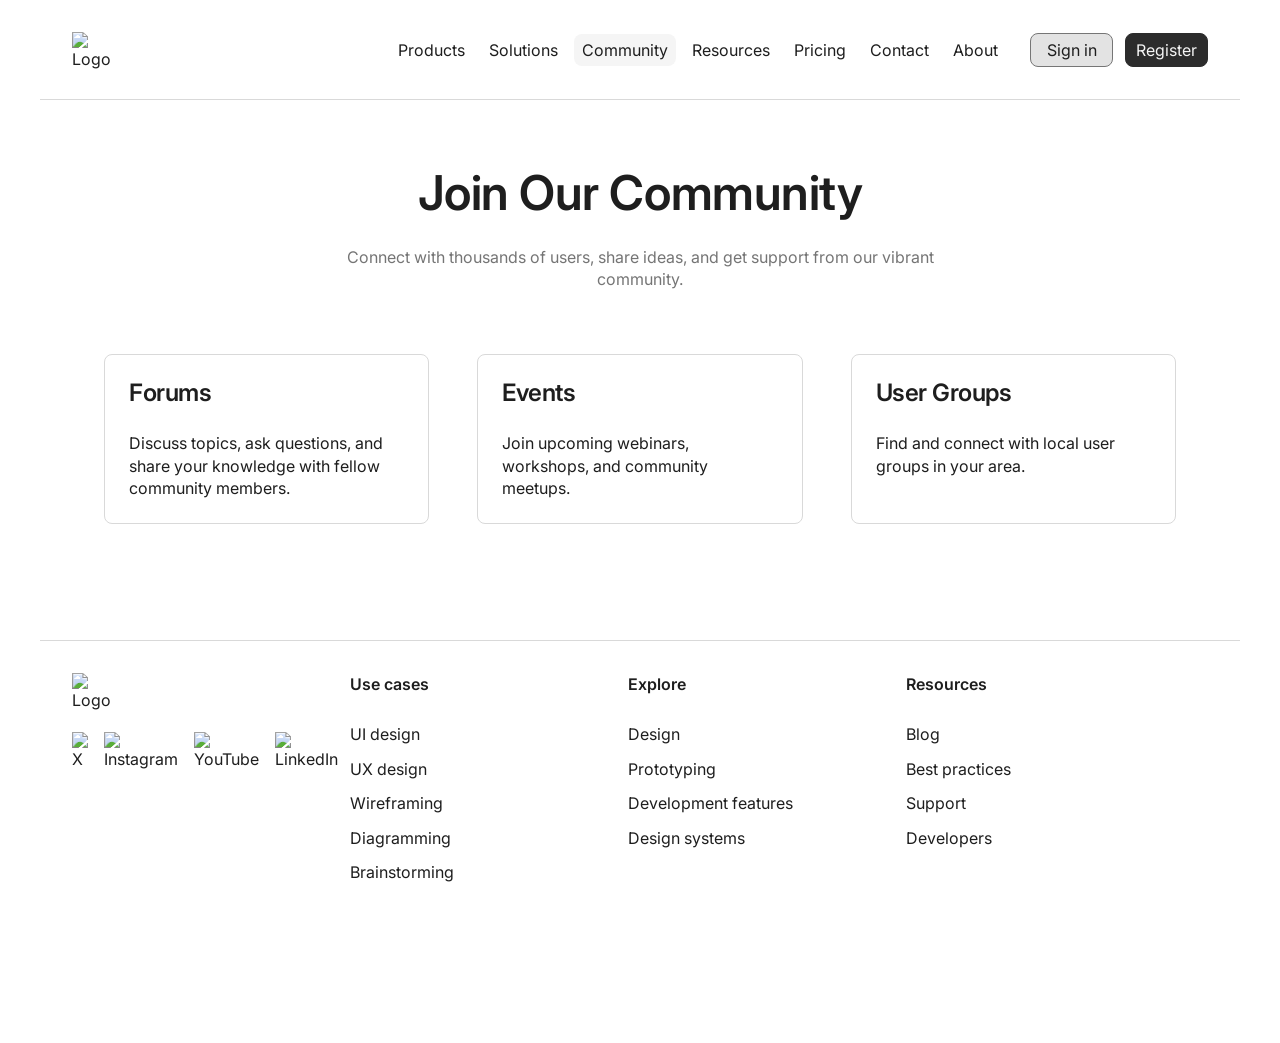
==== community.html @ c4fd4092 "Added about.html" ====
<!DOCTYPE html>
<html lang="en">
<head>
  <meta charset="UTF-8">
  <meta name="viewport" content="width=device-width, initial-scale=1.0">
  <title>Community</title>
  <link rel="preconnect" href="https://fonts.googleapis.com">
  <link rel="preconnect" href="https://fonts.gstatic.com" crossorigin>
  <link href="https://fonts.googleapis.com/css2?family=Inter:wght@400;600;700&display=swap" rel="stylesheet">
  <link rel="stylesheet" href="styles.css">
</head>
<body>
  <div class="max-w-page">
    <header class="header">
      <div class="header-logo">
        <a href="product-detail.html">
          <img src="https://www.figma.com/api/mcp/asset/ac03667c-c713-4001-8422-56ba8ba9646d" alt="Logo">
        </a>
      </div>
      <nav class="header-nav">
        <a class="nav-pill" href="product-detail.html">Products</a>
        <a class="nav-pill" href="solutions.html">Solutions</a>
        <a class="nav-pill active" href="community.html">Community</a>
        <a class="nav-pill" href="resources.html">Resources</a>
        <a class="nav-pill" href="pricing.html">Pricing</a>
        <a class="nav-pill" href="contact.html">Contact</a>
        <a class="nav-pill" href="about.html">About</a>
      </nav>
      <div class="header-auth">
        <button class="btn btn-secondary">Sign in</button>
        <button class="btn btn-primary">Register</button>
      </div>
    </header>

    <section class="page-content">
      <div style="padding: var(--sds-size-space-1600); text-align: center;">
        <h1 class="heading" style="font-size: var(--sds-typography-title-page-size-base); margin-bottom: var(--sds-size-space-600);">Join Our Community</h1>
        <p class="text-secondary" style="max-width: 600px; margin: 0 auto;">Connect with thousands of users, share ideas, and get support from our vibrant community.</p>

        <div class="card-grid" style="margin-top: var(--sds-size-space-1600); text-align: left;">
          <div class="review-card">
            <h3 class="heading">Forums</h3>
            <p>Discuss topics, ask questions, and share your knowledge with fellow community members.</p>
          </div>
          <div class="review-card">
            <h3 class="heading">Events</h3>
            <p>Join upcoming webinars, workshops, and community meetups.</p>
          </div>
          <div class="review-card">
            <h3 class="heading">User Groups</h3>
            <p>Find and connect with local user groups in your area.</p>
          </div>
        </div>
      </div>
    </section>

    <footer class="footer">
      <div class="footer-brand">
        <div class="footer-logo">
          <img src="https://www.figma.com/api/mcp/asset/7186cb70-27ed-408e-9799-0f11a3817674" alt="Logo">
        </div>
        <div class="footer-social">
          <a href="#"><img src="https://www.figma.com/api/mcp/asset/f3979adb-fa32-451e-a28d-fc94355e7813" alt="X"></a>
          <a href="#"><img src="https://www.figma.com/api/mcp/asset/e94ee9d2-3ee9-44d6-8acf-c6e179392095" alt="Instagram"></a>
          <a href="#"><img src="https://www.figma.com/api/mcp/asset/00d02b03-07c5-41e9-8afa-cccb925546a7" alt="YouTube"></a>
          <a href="#"><img src="https://www.figma.com/api/mcp/asset/2cae0464-7301-46ea-aa71-613788359cac" alt="LinkedIn"></a>
        </div>
      </div>
      <div class="footer-links">
        <div class="footer-links-title">Use cases</div>
        <a href="#">UI design</a>
        <a href="#">UX design</a>
        <a href="#">Wireframing</a>
        <a href="#">Diagramming</a>
        <a href="#">Brainstorming</a>
      </div>
      <div class="footer-links">
        <div class="footer-links-title">Explore</div>
        <a href="#">Design</a>
        <a href="#">Prototyping</a>
        <a href="#">Development features</a>
        <a href="#">Design systems</a>
      </div>
      <div class="footer-links">
        <div class="footer-links-title">Resources</div>
        <a href="#">Blog</a>
        <a href="#">Best practices</a>
        <a href="#">Support</a>
        <a href="#">Developers</a>
      </div>
    </footer>
  </div>
</body>
</html>
---- styles.css ----
/* === Design System Tokens (pulled from Figma Simple DS) === */
:root {
  /* Colors */
  --sds-color-background-default-default: #ffffff;
  --sds-color-background-default-secondary: #f5f5f5;
  --sds-color-background-brand-default: #2c2c2c;
  --sds-color-background-brand-tertiary: #f5f5f5;
  --sds-color-background-neutral-tertiary: #e3e3e3;
  --sds-color-background-positive-secondary: #cff7d3;
  --sds-color-text-default-default: #1e1e1e;
  --sds-color-text-default-secondary: #757575;
  --sds-color-text-default-tertiary: #b3b3b3;
  --sds-color-text-brand-on-brand: #f5f5f5;
  --sds-color-text-brand-on-brand-secondary: #1e1e1e;
  --sds-color-text-positive-on-positive-secondary: #02542d;
  --sds-color-border-default-default: #d9d9d9;
  --sds-color-border-brand-default: #2c2c2c;
  --sds-color-border-neutral-secondary: #767676;
  --sds-color-slate-200: #e3e3e3;

  /* Spacing */
  --sds-size-space-100: 4px;
  --sds-size-space-200: 8px;
  --sds-size-space-300: 12px;
  --sds-size-space-400: 16px;
  --sds-size-space-600: 24px;
  --sds-size-space-800: 32px;
  --sds-size-space-1200: 48px;
  --sds-size-space-1600: 64px;
  --sds-size-space-4000: 160px;

  /* Radius */
  --sds-size-radius-200: 8px;
  --sds-size-radius-full: 9999px;

  /* Stroke */
  --sds-size-stroke-border: 1px;

  /* Typography */
  --sds-typography-body-font-family: 'Inter', sans-serif;
  --sds-typography-heading-font-family: 'Inter', sans-serif;
  --sds-typography-subheading-font-family: 'Inter', sans-serif;
  --sds-typography-title-page-font-family: 'Inter', sans-serif;
  --sds-typography-body-size-medium: 16px;
  --sds-typography-body-size-small: 14px;
  --sds-typography-heading-size-base: 24px;
  --sds-typography-subheading-size-medium: 20px;
  --sds-typography-title-page-size-base: 48px;
  --sds-typography-subtitle-size-small: 24px;
  --sds-typography-body-font-weight-regular: 400;
  --sds-typography-body-font-weight-strong: 600;
  --sds-typography-heading-font-weight: 600;
  --sds-typography-subheading-font-weight: 400;
  --sds-typography-title-page-font-weight: 700;

  /* Icons */
  --sds-size-icon-large: 40px;

  /* Padding */
  --sds-size-padding-lg: 16px;
}

/* === Reset === */
*, *::before, *::after { margin: 0; padding: 0; box-sizing: border-box; }
body {
  font-family: var(--sds-typography-body-font-family);
  font-size: var(--sds-typography-body-size-medium);
  font-weight: var(--sds-typography-body-font-weight-regular);
  color: var(--sds-color-text-default-default);
  background: var(--sds-color-background-default-default);
  line-height: 1.4;
}
a { text-decoration: none; color: inherit; }

/* === Header === */
.header {
  display: flex;
  flex-wrap: wrap;
  align-items: center;
  gap: var(--sds-size-space-600);
  padding: var(--sds-size-space-800);
  border-bottom: var(--sds-size-stroke-border) solid var(--sds-color-border-default-default);
  background: var(--sds-color-background-default-default);
}
.header-logo { width: 40px; height: 35px; }
.header-logo img { width: 100%; height: 100%; object-fit: contain; }
.header-nav {
  display: flex;
  flex-wrap: wrap;
  flex: 1;
  gap: var(--sds-size-space-200);
  justify-content: flex-end;
  align-items: center;
}
.nav-pill {
  padding: var(--sds-size-space-200);
  border-radius: var(--sds-size-radius-200);
  line-height: 1;
  cursor: pointer;
  transition: background 0.2s ease;
}
.nav-pill:hover {
  background: var(--sds-color-background-default-secondary);
}
.nav-pill.active {
  background: var(--sds-color-background-brand-tertiary);
  color: var(--sds-color-text-brand-on-brand-secondary);
}
.header-auth {
  display: flex;
  gap: var(--sds-size-space-300);
  width: 178px;
}
.btn {
  display: flex;
  align-items: center;
  justify-content: center;
  gap: var(--sds-size-space-200);
  padding: var(--sds-size-space-200);
  border-radius: var(--sds-size-radius-200);
  border: var(--sds-size-stroke-border) solid;
  font-family: var(--sds-typography-body-font-family);
  font-size: var(--sds-typography-body-size-medium);
  font-weight: var(--sds-typography-body-font-weight-regular);
  line-height: 1;
  cursor: pointer;
  overflow: hidden;
  flex: 1;
  transition: opacity 0.2s ease;
}
.btn:hover {
  opacity: 0.8;
}
.btn-secondary {
  background: var(--sds-color-background-neutral-tertiary);
  border-color: var(--sds-color-border-neutral-secondary);
  color: var(--sds-color-text-default-default);
}
.btn-primary {
  background: var(--sds-color-background-brand-default);
  border-color: var(--sds-color-border-brand-default);
  color: var(--sds-color-text-brand-on-brand);
}
.btn-primary-full {
  display: flex;
  align-items: center;
  justify-content: center;
  gap: var(--sds-size-space-200);
  padding: var(--sds-size-space-300);
  border-radius: var(--sds-size-radius-200);
  border: var(--sds-size-stroke-border) solid var(--sds-color-border-brand-default);
  background: var(--sds-color-background-brand-default);
  color: var(--sds-color-text-brand-on-brand);
  font-family: var(--sds-typography-body-font-family);
  font-size: var(--sds-typography-body-size-medium);
  font-weight: var(--sds-typography-body-font-weight-regular);
  line-height: 1;
  cursor: pointer;
  width: 100%;
  transition: opacity 0.2s ease;
}
.btn-primary-full:hover {
  opacity: 0.8;
}

/* === Product Section === */
.page-product {
  display: flex;
  flex-direction: column;
  padding: var(--sds-size-space-1600);
  min-width: 240px;
  background: var(--sds-color-background-default-default);
}
.page-content {
  min-height: 60vh;
  background: var(--sds-color-background-default-default);
}
.product-section {
  display: flex;
  gap: var(--sds-size-space-1600);
  position: relative;
}
.product-image {
  flex: 1;
  position: relative;
  min-height: 400px;
  background: var(--sds-color-slate-200);
  border-radius: var(--sds-size-radius-200);
  overflow: hidden;
}
.product-image-placeholder {
  width: 100%;
  height: 100%;
  object-fit: contain;
  opacity: 0.2;
  position: absolute;
  inset: 0;
}
.icon-button-heart {
  position: absolute;
  top: 10px;
  left: 10px;
  width: 40px;
  height: 40px;
  border-radius: 32px;
  background: var(--sds-color-background-brand-default);
  border: var(--sds-size-stroke-border) solid var(--sds-color-border-brand-default);
  display: flex;
  align-items: center;
  justify-content: center;
  cursor: pointer;
  z-index: 1;
  transition: transform 0.2s ease;
}
.icon-button-heart:hover {
  transform: scale(1.1);
}
.icon-button-heart svg { width: 16px; height: 16px; }
.product-details {
  flex: 1;
  display: flex;
  flex-direction: column;
  gap: var(--sds-size-space-600);
  justify-content: center;
}
.product-body {
  display: flex;
  flex-direction: column;
  gap: var(--sds-size-space-400);
}
.heading {
  font-family: var(--sds-typography-heading-font-family);
  font-size: var(--sds-typography-heading-size-base);
  font-weight: var(--sds-typography-heading-font-weight);
  line-height: 1.2;
  letter-spacing: -0.48px;
  color: var(--sds-color-text-default-default);
}
.tag {
  display: inline-flex;
  align-items: center;
  justify-content: center;
  gap: var(--sds-size-space-200);
  padding: var(--sds-size-space-200);
  border-radius: var(--sds-size-radius-200);
  background: var(--sds-color-background-positive-secondary);
  color: var(--sds-color-text-positive-on-positive-secondary);
  font-size: var(--sds-typography-body-size-medium);
  line-height: 1;
}
.price {
  display: flex;
  align-items: flex-end;
  font-family: var(--sds-typography-title-page-font-family);
  font-weight: var(--sds-typography-title-page-font-weight);
  color: var(--sds-color-text-default-default);
}
.price-currency {
  font-size: var(--sds-typography-subtitle-size-small);
  letter-spacing: -0.48px;
  line-height: 1;
}
.price-amount {
  font-size: var(--sds-typography-title-page-size-base);
  letter-spacing: -0.96px;
  line-height: 1;
}
.text-secondary {
  color: var(--sds-color-text-default-secondary);
}
.product-fields {
  display: flex;
  gap: var(--sds-size-space-600);
  width: 100%;
}
.select-field {
  flex: 1;
  display: flex;
  flex-direction: column;
  gap: var(--sds-size-space-200);
}
.select-field label {
  font-weight: var(--sds-typography-body-font-weight-regular);
  line-height: 1.4;
}
.select-field select {
  font-family: var(--sds-typography-body-font-family);
  font-size: var(--sds-typography-body-size-medium);
  background: var(--sds-color-background-default-default);
  border: var(--sds-size-stroke-border) solid var(--sds-color-border-default-default);
  border-radius: var(--sds-size-radius-200);
  padding: var(--sds-size-space-300) var(--sds-size-space-400);
  min-width: 240px;
  width: 100%;
  height: 40px;
  appearance: none;
  background-image: url("data:image/svg+xml,%3Csvg width='16' height='16' fill='none' stroke='%231e1e1e' stroke-width='1.5' viewBox='0 0 24 24' xmlns='http://www.w3.org/2000/svg'%3E%3Cpath d='m6 9 6 6 6-6'/%3E%3C/svg%3E");
  background-repeat: no-repeat;
  background-position: right 12px center;
  cursor: pointer;
}

/* === Accordion === */
.accordion {
  display: flex;
  flex-direction: column;
  gap: var(--sds-size-space-400);
  max-width: 640px;
  width: 100%;
}
.accordion-item {
  border: var(--sds-size-stroke-border) solid var(--sds-color-border-default-default);
  border-radius: var(--sds-size-radius-200);
  padding: var(--sds-size-padding-lg);
  background: var(--sds-color-background-default-default);
}
.accordion-item.collapsed {
  background: var(--sds-color-background-default-secondary);
}
.accordion-title {
  display: flex;
  align-items: center;
  gap: var(--sds-size-space-200);
  width: 100%;
  cursor: pointer;
}
.accordion-title span {
  flex: 1;
  font-weight: var(--sds-typography-body-font-weight-strong);
  line-height: 1.4;
}
.accordion-title svg { width: 20px; height: 20px; flex-shrink: 0; }
.accordion-content {
  margin-top: var(--sds-size-space-200);
  line-height: 1.4;
}

/* === Reviews === */
.reviews-section {
  display: flex;
  flex-direction: column;
  gap: var(--sds-size-space-1200);
  padding: var(--sds-size-space-1600);
  background: var(--sds-color-background-default-default);
}
.card-grid {
  display: flex;
  flex-wrap: wrap;
  gap: var(--sds-size-space-1200);
}
.review-card {
  flex: 1;
  min-width: 240px;
  display: flex;
  flex-direction: column;
  gap: var(--sds-size-space-600);
  padding: var(--sds-size-space-600);
  border: var(--sds-size-stroke-border) solid var(--sds-color-border-default-default);
  border-radius: var(--sds-size-radius-200);
  background: var(--sds-color-background-default-default);
  transition: transform 0.2s ease, box-shadow 0.2s ease;
}
.review-card:hover {
  transform: translateY(-4px);
  box-shadow: 0 4px 12px rgba(0, 0, 0, 0.1);
}
.rating {
  display: flex;
  gap: var(--sds-size-space-100);
}
.rating svg { width: 20px; height: 20px; }
.review-body {
  display: flex;
  flex-direction: column;
  gap: var(--sds-size-space-100);
}
.avatar-block {
  display: flex;
  gap: var(--sds-size-space-300);
  align-items: flex-start;
}
.avatar {
  width: var(--sds-size-icon-large);
  height: var(--sds-size-icon-large);
  border-radius: var(--sds-size-radius-full);
  overflow: hidden;
  flex-shrink: 0;
}
.avatar img { width: 100%; height: 100%; object-fit: cover; }
.avatar-info {
  display: flex;
  flex-direction: column;
  gap: 2px;
  flex: 1;
}
.avatar-name {
  font-weight: var(--sds-typography-body-font-weight-strong);
  color: var(--sds-color-text-default-secondary);
  line-height: 1.4;
}
.avatar-date {
  color: var(--sds-color-text-default-tertiary);
  line-height: 1.4;
}

/* === Newsletter === */
.newsletter-section {
  display: flex;
  flex-direction: column;
  align-items: center;
  gap: var(--sds-size-space-600);
  padding: var(--sds-size-space-1600);
  text-align: center;
  background: var(--sds-color-background-default-default);
}
.newsletter-heading {
  display: flex;
  flex-direction: column;
  gap: var(--sds-size-space-200);
  align-items: center;
}
.subheading {
  font-family: var(--sds-typography-subheading-font-family);
  font-size: var(--sds-typography-subheading-size-medium);
  font-weight: var(--sds-typography-subheading-font-weight);
  line-height: 1.2;
  color: var(--sds-color-text-default-secondary);
}
.newsletter-form {
  display: flex;
  gap: var(--sds-size-space-300);
  width: 338px;
}
.newsletter-form input {
  flex: 1;
  font-family: var(--sds-typography-body-font-family);
  font-size: var(--sds-typography-body-size-medium);
  padding: var(--sds-size-space-300) var(--sds-size-space-400);
  border: var(--sds-size-stroke-border) solid var(--sds-color-border-default-default);
  border-radius: var(--sds-size-radius-200);
  background: var(--sds-color-background-default-default);
  min-width: 0;
}
.newsletter-form button {
  padding: var(--sds-size-space-300);
  border-radius: var(--sds-size-radius-200);
  border: var(--sds-size-stroke-border) solid var(--sds-color-border-brand-default);
  background: var(--sds-color-background-brand-default);
  color: var(--sds-color-text-brand-on-brand);
  font-family: var(--sds-typography-body-font-family);
  font-size: var(--sds-typography-body-size-medium);
  line-height: 1;
  cursor: pointer;
  transition: opacity 0.2s ease;
}
.newsletter-form button:hover {
  opacity: 0.8;
}

/* === Footer === */
.footer {
  display: flex;
  flex-wrap: wrap;
  gap: var(--sds-size-space-400);
  padding: var(--sds-size-space-800);
  padding-bottom: var(--sds-size-space-4000);
  border-top: var(--sds-size-stroke-border) solid var(--sds-color-border-default-default);
  background: var(--sds-color-background-default-default);
}
.footer-brand {
  width: 262px;
  display: flex;
  flex-direction: column;
  gap: var(--sds-size-space-600);
  min-width: 240px;
}
.footer-logo { width: 23px; height: 35px; }
.footer-logo img { width: 100%; height: 100%; object-fit: contain; }
.footer-social {
  display: flex;
  gap: var(--sds-size-space-400);
  align-items: center;
}
.footer-social img { width: 24px; height: 24px; transition: opacity 0.2s ease; }
.footer-social a:hover img { opacity: 0.7; }
.footer-links {
  width: 262px;
  display: flex;
  flex-direction: column;
  gap: var(--sds-size-space-300);
}
.footer-links-title {
  font-weight: var(--sds-typography-body-font-weight-strong);
  line-height: 1.4;
  padding-bottom: var(--sds-size-space-400);
}
.footer-links a {
  line-height: 1.4;
  display: block;
  transition: color 0.2s ease;
}
.footer-links a:hover {
  text-decoration: underline;
  color: var(--sds-color-text-brand-on-brand-secondary);
}

/* === Utilities === */
.w-full { width: 100%; }
.max-w-page { max-width: 1200px; margin: 0 auto; }

/* === Responsive Design === */
@media (max-width: 768px) {
  .header {
    flex-direction: column;
    align-items: flex-start;
  }
  .header-nav {
    width: 100%;
    justify-content: flex-start;
  }
  .header-auth {
    width: 100%;
  }
  .product-section {
    flex-direction: column;
  }
  .card-grid {
    flex-direction: column;
  }
  .footer {
    flex-direction: column;
  }
  .footer-brand,
  .footer-links {
    width: 100%;
  }
  .newsletter-form {
    width: 100%;
    max-width: 100%;
  }
}
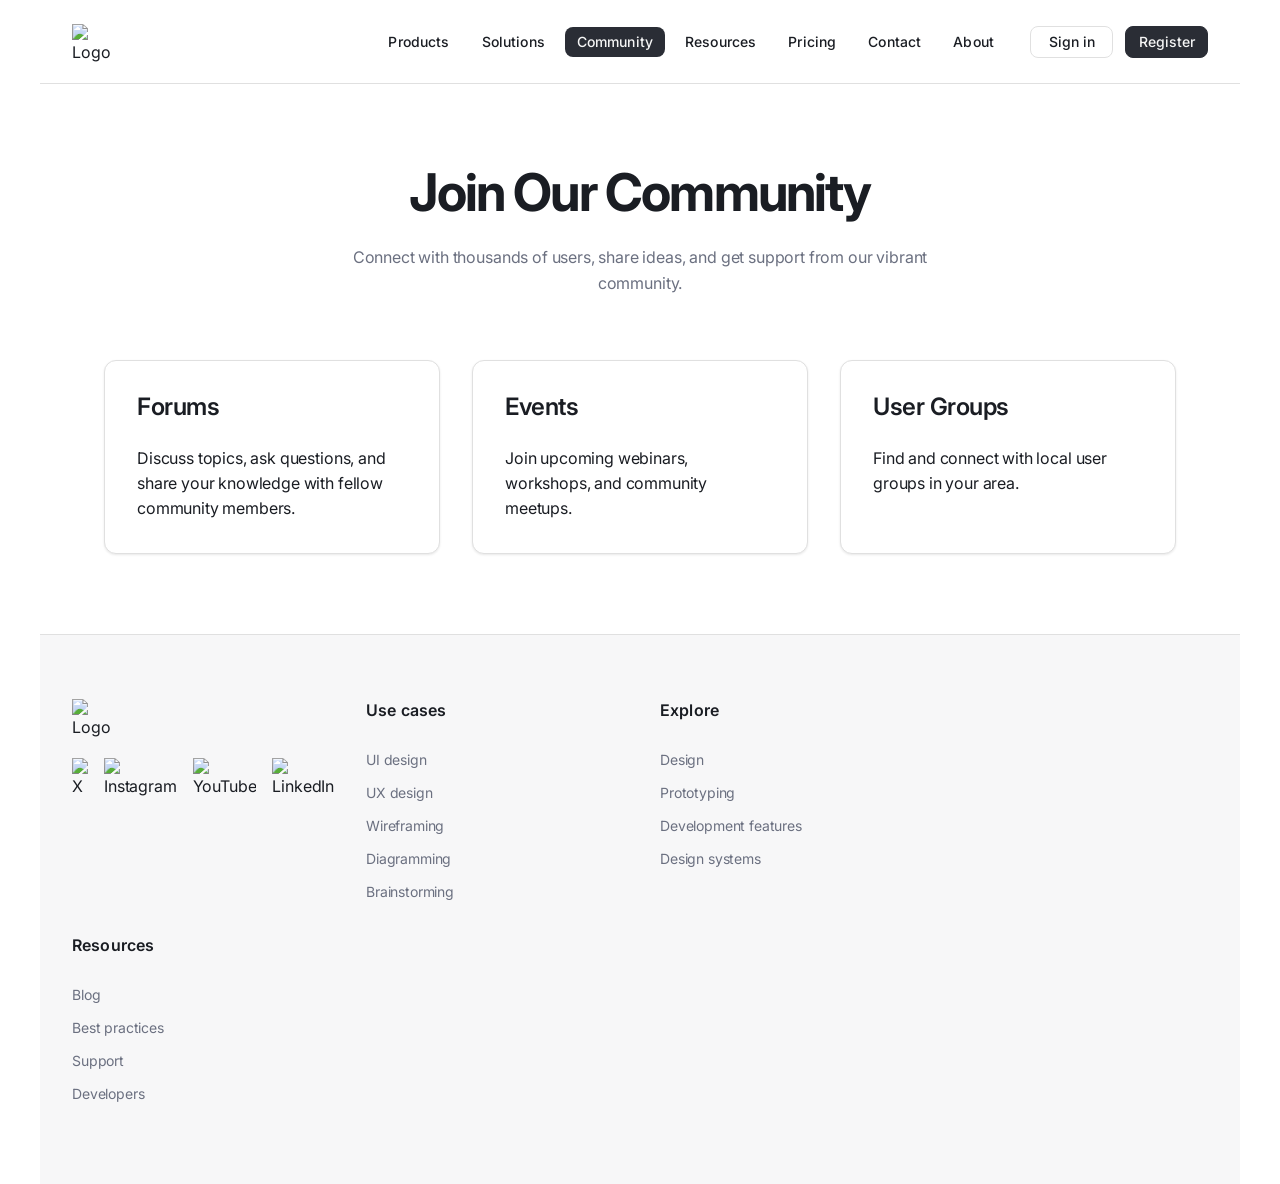
==== commit 4a799a5e: "Refine design: premium polish, typography, colors, layout, accessibility - Richer brand colors (deep" ====
--- a/community.html
+++ b/community.html
@@ -33,8 +33,8 @@
     </header>
 
     <section class="page-content">
-      <div style="padding: var(--sds-size-space-1600); text-align: center;">
-        <h1 class="heading" style="font-size: var(--sds-typography-title-page-size-base); margin-bottom: var(--sds-size-space-600);">Join Our Community</h1>
+      <div style="padding: var(--sds-size-space-2000) var(--sds-size-space-1600); text-align: center;">
+        <h1 class="heading page-title" style="font-size: var(--sds-typography-title-page-size-base); margin-bottom: var(--sds-size-space-600);">Join Our Community</h1>
         <p class="text-secondary" style="max-width: 600px; margin: 0 auto;">Connect with thousands of users, share ideas, and get support from our vibrant community.</p>
 
         <div class="card-grid" style="margin-top: var(--sds-size-space-1600); text-align: left;">
--- a/styles.css
+++ b/styles.css
@@ -1,20 +1,22 @@
 /* === Design System Tokens (pulled from Figma Simple DS) === */
 :root {
-  /* Colors */
+  /* Colors — richer brand palette */
   --sds-color-background-default-default: #ffffff;
-  --sds-color-background-default-secondary: #f5f5f5;
-  --sds-color-background-brand-default: #2c2c2c;
-  --sds-color-background-brand-tertiary: #f5f5f5;
+  --sds-color-background-default-secondary: #f7f7f8;
+  --sds-color-background-brand-default: #2a2d35;
+  --sds-color-background-brand-tertiary: #f0f1f3;
   --sds-color-background-neutral-tertiary: #e3e3e3;
   --sds-color-background-positive-secondary: #cff7d3;
-  --sds-color-text-default-default: #1e1e1e;
-  --sds-color-text-default-secondary: #757575;
+  --sds-color-background-warm-tint: #faf9f7;
+  --sds-color-background-section-alt: #f4f3f1;
+  --sds-color-text-default-default: #1a1d23;
+  --sds-color-text-default-secondary: #6b7080;
   --sds-color-text-default-tertiary: #b3b3b3;
   --sds-color-text-brand-on-brand: #f5f5f5;
-  --sds-color-text-brand-on-brand-secondary: #1e1e1e;
+  --sds-color-text-brand-on-brand-secondary: #1a1d23;
   --sds-color-text-positive-on-positive-secondary: #02542d;
-  --sds-color-border-default-default: #d9d9d9;
-  --sds-color-border-brand-default: #2c2c2c;
+  --sds-color-border-default-default: #e0e0e0;
+  --sds-color-border-brand-default: #2a2d35;
   --sds-color-border-neutral-secondary: #767676;
   --sds-color-slate-200: #e3e3e3;
 
@@ -27,10 +29,12 @@
   --sds-size-space-800: 32px;
   --sds-size-space-1200: 48px;
   --sds-size-space-1600: 64px;
+  --sds-size-space-2000: 80px;
   --sds-size-space-4000: 160px;
 
   /* Radius */
   --sds-size-radius-200: 8px;
+  --sds-size-radius-300: 12px;
   --sds-size-radius-full: 9999px;
 
   /* Stroke */
@@ -45,7 +49,7 @@
   --sds-typography-body-size-small: 14px;
   --sds-typography-heading-size-base: 24px;
   --sds-typography-subheading-size-medium: 20px;
-  --sds-typography-title-page-size-base: 48px;
+  --sds-typography-title-page-size-base: 52px;
   --sds-typography-subtitle-size-small: 24px;
   --sds-typography-body-font-weight-regular: 400;
   --sds-typography-body-font-weight-strong: 600;
@@ -58,19 +62,50 @@
 
   /* Padding */
   --sds-size-padding-lg: 16px;
+
+  /* Shadows */
+  --sds-shadow-card: 0 1px 3px rgba(0, 0, 0, 0.06), 0 1px 2px rgba(0, 0, 0, 0.04);
+  --sds-shadow-card-hover: 0 8px 24px rgba(0, 0, 0, 0.1), 0 2px 8px rgba(0, 0, 0, 0.06);
+  --sds-shadow-featured: 0 4px 16px rgba(42, 45, 53, 0.12), 0 1px 4px rgba(42, 45, 53, 0.08);
 }
 
 /* === Reset === */
 *, *::before, *::after { margin: 0; padding: 0; box-sizing: border-box; }
+
+html {
+  scroll-behavior: smooth;
+}
+
 body {
   font-family: var(--sds-typography-body-font-family);
   font-size: var(--sds-typography-body-size-medium);
   font-weight: var(--sds-typography-body-font-weight-regular);
   color: var(--sds-color-text-default-default);
   background: var(--sds-color-background-default-default);
-  line-height: 1.4;
-}
-a { text-decoration: none; color: inherit; }
+  line-height: 1.55;
+  letter-spacing: -0.01em;
+  -webkit-font-smoothing: antialiased;
+  -moz-osx-font-smoothing: grayscale;
+}
+
+/* === Page fade-in === */
+@keyframes fadeIn {
+  from { opacity: 0; transform: translateY(8px); }
+  to { opacity: 1; transform: translateY(0); }
+}
+
+body {
+  animation: fadeIn 0.5s ease-out both;
+}
+
+a { text-decoration: none; color: inherit; transition: color 0.25s ease-out; }
+
+/* === Focus-visible for accessibility === */
+:focus-visible {
+  outline: 2px solid var(--sds-color-background-brand-default);
+  outline-offset: 2px;
+  border-radius: 4px;
+}
 
 /* === Header === */
 .header {
@@ -78,9 +113,14 @@
   flex-wrap: wrap;
   align-items: center;
   gap: var(--sds-size-space-600);
-  padding: var(--sds-size-space-800);
+  padding: var(--sds-size-space-600) var(--sds-size-space-800);
   border-bottom: var(--sds-size-stroke-border) solid var(--sds-color-border-default-default);
   background: var(--sds-color-background-default-default);
+  position: sticky;
+  top: 0;
+  z-index: 100;
+  backdrop-filter: blur(12px);
+  background: rgba(255, 255, 255, 0.95);
 }
 .header-logo { width: 40px; height: 35px; }
 .header-logo img { width: 100%; height: 100%; object-fit: contain; }
@@ -93,18 +133,22 @@
   align-items: center;
 }
 .nav-pill {
-  padding: var(--sds-size-space-200);
+  padding: var(--sds-size-space-200) var(--sds-size-space-300);
   border-radius: var(--sds-size-radius-200);
   line-height: 1;
   cursor: pointer;
-  transition: background 0.2s ease;
+  font-size: var(--sds-typography-body-size-small);
+  font-weight: 500;
+  letter-spacing: 0.01em;
+  transition: background 0.25s ease-out, color 0.25s ease-out;
 }
 .nav-pill:hover {
   background: var(--sds-color-background-default-secondary);
+  color: var(--sds-color-text-default-default);
 }
 .nav-pill.active {
-  background: var(--sds-color-background-brand-tertiary);
-  color: var(--sds-color-text-brand-on-brand-secondary);
+  background: var(--sds-color-background-brand-default);
+  color: var(--sds-color-text-brand-on-brand);
 }
 .header-auth {
   display: flex;
@@ -116,58 +160,68 @@
   align-items: center;
   justify-content: center;
   gap: var(--sds-size-space-200);
-  padding: var(--sds-size-space-200);
+  padding: var(--sds-size-space-200) var(--sds-size-space-400);
   border-radius: var(--sds-size-radius-200);
   border: var(--sds-size-stroke-border) solid;
   font-family: var(--sds-typography-body-font-family);
-  font-size: var(--sds-typography-body-size-medium);
-  font-weight: var(--sds-typography-body-font-weight-regular);
+  font-size: var(--sds-typography-body-size-small);
+  font-weight: 500;
   line-height: 1;
   cursor: pointer;
   overflow: hidden;
   flex: 1;
-  transition: opacity 0.2s ease;
+  transition: all 0.25s ease-out;
 }
 .btn:hover {
-  opacity: 0.8;
+  transform: translateY(-1px);
 }
 .btn-secondary {
-  background: var(--sds-color-background-neutral-tertiary);
+  background: var(--sds-color-background-default-default);
+  border-color: var(--sds-color-border-default-default);
+  color: var(--sds-color-text-default-default);
+}
+.btn-secondary:hover {
+  background: var(--sds-color-background-default-secondary);
   border-color: var(--sds-color-border-neutral-secondary);
-  color: var(--sds-color-text-default-default);
 }
 .btn-primary {
   background: var(--sds-color-background-brand-default);
   border-color: var(--sds-color-border-brand-default);
   color: var(--sds-color-text-brand-on-brand);
 }
+.btn-primary:hover {
+  background: #353840;
+  box-shadow: 0 2px 8px rgba(42, 45, 53, 0.25);
+}
 .btn-primary-full {
   display: flex;
   align-items: center;
   justify-content: center;
   gap: var(--sds-size-space-200);
-  padding: var(--sds-size-space-300);
+  padding: var(--sds-size-space-400);
   border-radius: var(--sds-size-radius-200);
   border: var(--sds-size-stroke-border) solid var(--sds-color-border-brand-default);
   background: var(--sds-color-background-brand-default);
   color: var(--sds-color-text-brand-on-brand);
   font-family: var(--sds-typography-body-font-family);
   font-size: var(--sds-typography-body-size-medium);
-  font-weight: var(--sds-typography-body-font-weight-regular);
+  font-weight: 500;
   line-height: 1;
   cursor: pointer;
   width: 100%;
-  transition: opacity 0.2s ease;
+  transition: all 0.25s ease-out;
 }
 .btn-primary-full:hover {
-  opacity: 0.8;
+  background: #353840;
+  box-shadow: 0 2px 8px rgba(42, 45, 53, 0.25);
+  transform: translateY(-1px);
 }
 
 /* === Product Section === */
 .page-product {
   display: flex;
   flex-direction: column;
-  padding: var(--sds-size-space-1600);
+  padding: var(--sds-size-space-2000) var(--sds-size-space-1600);
   min-width: 240px;
   background: var(--sds-color-background-default-default);
 }
@@ -184,8 +238,8 @@
   flex: 1;
   position: relative;
   min-height: 400px;
-  background: var(--sds-color-slate-200);
-  border-radius: var(--sds-size-radius-200);
+  background: var(--sds-color-background-section-alt);
+  border-radius: var(--sds-size-radius-300);
   overflow: hidden;
 }
 .product-image-placeholder {
@@ -198,8 +252,8 @@
 }
 .icon-button-heart {
   position: absolute;
-  top: 10px;
-  left: 10px;
+  top: 12px;
+  left: 12px;
   width: 40px;
   height: 40px;
   border-radius: 32px;
@@ -210,17 +264,19 @@
   justify-content: center;
   cursor: pointer;
   z-index: 1;
-  transition: transform 0.2s ease;
+  transition: transform 0.25s ease-out, box-shadow 0.25s ease-out;
+  box-shadow: 0 2px 8px rgba(0, 0, 0, 0.15);
 }
 .icon-button-heart:hover {
   transform: scale(1.1);
+  box-shadow: 0 4px 12px rgba(0, 0, 0, 0.2);
 }
 .icon-button-heart svg { width: 16px; height: 16px; }
 .product-details {
   flex: 1;
   display: flex;
   flex-direction: column;
-  gap: var(--sds-size-space-600);
+  gap: var(--sds-size-space-800);
   justify-content: center;
 }
 .product-body {
@@ -233,19 +289,29 @@
   font-size: var(--sds-typography-heading-size-base);
   font-weight: var(--sds-typography-heading-font-weight);
   line-height: 1.2;
-  letter-spacing: -0.48px;
+  letter-spacing: -0.02em;
   color: var(--sds-color-text-default-default);
 }
+
+/* Page title — larger/bolder */
+.page-title {
+  font-size: var(--sds-typography-title-page-size-base);
+  font-weight: var(--sds-typography-title-page-font-weight);
+  letter-spacing: -0.035em;
+  line-height: 1.1;
+}
+
 .tag {
   display: inline-flex;
   align-items: center;
   justify-content: center;
   gap: var(--sds-size-space-200);
-  padding: var(--sds-size-space-200);
-  border-radius: var(--sds-size-radius-200);
+  padding: var(--sds-size-space-200) var(--sds-size-space-300);
+  border-radius: var(--sds-size-radius-full);
   background: var(--sds-color-background-positive-secondary);
   color: var(--sds-color-text-positive-on-positive-secondary);
-  font-size: var(--sds-typography-body-size-medium);
+  font-size: var(--sds-typography-body-size-small);
+  font-weight: 500;
   line-height: 1;
 }
 .price {
@@ -257,16 +323,17 @@
 }
 .price-currency {
   font-size: var(--sds-typography-subtitle-size-small);
-  letter-spacing: -0.48px;
+  letter-spacing: -0.02em;
   line-height: 1;
 }
 .price-amount {
   font-size: var(--sds-typography-title-page-size-base);
-  letter-spacing: -0.96px;
+  letter-spacing: -0.03em;
   line-height: 1;
 }
 .text-secondary {
   color: var(--sds-color-text-default-secondary);
+  line-height: 1.6;
 }
 .product-fields {
   display: flex;
@@ -280,8 +347,11 @@
   gap: var(--sds-size-space-200);
 }
 .select-field label {
-  font-weight: var(--sds-typography-body-font-weight-regular);
+  font-weight: 500;
+  font-size: var(--sds-typography-body-size-small);
   line-height: 1.4;
+  color: var(--sds-color-text-default-secondary);
+  letter-spacing: 0.01em;
 }
 .select-field select {
   font-family: var(--sds-typography-body-font-family);
@@ -292,12 +362,43 @@
   padding: var(--sds-size-space-300) var(--sds-size-space-400);
   min-width: 240px;
   width: 100%;
-  height: 40px;
+  height: 44px;
   appearance: none;
   background-image: url("data:image/svg+xml,%3Csvg width='16' height='16' fill='none' stroke='%231e1e1e' stroke-width='1.5' viewBox='0 0 24 24' xmlns='http://www.w3.org/2000/svg'%3E%3Cpath d='m6 9 6 6 6-6'/%3E%3C/svg%3E");
   background-repeat: no-repeat;
   background-position: right 12px center;
   cursor: pointer;
+  transition: border-color 0.25s ease-out, box-shadow 0.25s ease-out;
+}
+.select-field select:focus-visible {
+  border-color: var(--sds-color-background-brand-default);
+  box-shadow: 0 0 0 3px rgba(42, 45, 53, 0.1);
+  outline: none;
+}
+
+/* === Form inputs (contact page) === */
+.form-input {
+  font-family: var(--sds-typography-body-font-family);
+  font-size: var(--sds-typography-body-size-medium);
+  padding: var(--sds-size-space-300) var(--sds-size-space-400);
+  border: var(--sds-size-stroke-border) solid var(--sds-color-border-default-default);
+  border-radius: var(--sds-size-radius-200);
+  background: var(--sds-color-background-default-default);
+  width: 100%;
+  transition: border-color 0.25s ease-out, box-shadow 0.25s ease-out;
+  line-height: 1.55;
+}
+.form-input:focus {
+  border-color: var(--sds-color-background-brand-default);
+  box-shadow: 0 0 0 3px rgba(42, 45, 53, 0.1);
+  outline: none;
+}
+.form-input::placeholder {
+  color: var(--sds-color-text-default-tertiary);
+}
+textarea.form-input {
+  min-height: 150px;
+  resize: vertical;
 }
 
 /* === Accordion === */
@@ -311,8 +412,12 @@
 .accordion-item {
   border: var(--sds-size-stroke-border) solid var(--sds-color-border-default-default);
   border-radius: var(--sds-size-radius-200);
-  padding: var(--sds-size-padding-lg);
-  background: var(--sds-color-background-default-default);
+  padding: var(--sds-size-space-600);
+  background: var(--sds-color-background-default-default);
+  transition: box-shadow 0.25s ease-out;
+}
+.accordion-item:hover {
+  box-shadow: var(--sds-shadow-card);
 }
 .accordion-item.collapsed {
   background: var(--sds-color-background-default-secondary);
@@ -331,8 +436,9 @@
 }
 .accordion-title svg { width: 20px; height: 20px; flex-shrink: 0; }
 .accordion-content {
-  margin-top: var(--sds-size-space-200);
-  line-height: 1.4;
+  margin-top: var(--sds-size-space-300);
+  line-height: 1.6;
+  color: var(--sds-color-text-default-secondary);
 }
 
 /* === Reviews === */
@@ -340,13 +446,13 @@
   display: flex;
   flex-direction: column;
   gap: var(--sds-size-space-1200);
-  padding: var(--sds-size-space-1600);
-  background: var(--sds-color-background-default-default);
+  padding: var(--sds-size-space-2000) var(--sds-size-space-1600);
+  background: var(--sds-color-background-warm-tint);
 }
 .card-grid {
   display: flex;
   flex-wrap: wrap;
-  gap: var(--sds-size-space-1200);
+  gap: var(--sds-size-space-800);
 }
 .review-card {
   flex: 1;
@@ -354,21 +460,22 @@
   display: flex;
   flex-direction: column;
   gap: var(--sds-size-space-600);
-  padding: var(--sds-size-space-600);
+  padding: var(--sds-size-space-800);
   border: var(--sds-size-stroke-border) solid var(--sds-color-border-default-default);
-  border-radius: var(--sds-size-radius-200);
-  background: var(--sds-color-background-default-default);
-  transition: transform 0.2s ease, box-shadow 0.2s ease;
+  border-radius: var(--sds-size-radius-300);
+  background: var(--sds-color-background-default-default);
+  box-shadow: var(--sds-shadow-card);
+  transition: transform 0.3s ease-out, box-shadow 0.3s ease-out;
 }
 .review-card:hover {
   transform: translateY(-4px);
-  box-shadow: 0 4px 12px rgba(0, 0, 0, 0.1);
+  box-shadow: var(--sds-shadow-card-hover);
 }
 .rating {
   display: flex;
   gap: var(--sds-size-space-100);
 }
-.rating svg { width: 20px; height: 20px; }
+.rating svg { width: 20px; height: 20px; color: #f5a623; }
 .review-body {
   display: flex;
   flex-direction: column;
@@ -395,12 +502,13 @@
 }
 .avatar-name {
   font-weight: var(--sds-typography-body-font-weight-strong);
-  color: var(--sds-color-text-default-secondary);
+  color: var(--sds-color-text-default-default);
   line-height: 1.4;
 }
 .avatar-date {
   color: var(--sds-color-text-default-tertiary);
   line-height: 1.4;
+  font-size: var(--sds-typography-body-size-small);
 }
 
 /* === Newsletter === */
@@ -408,28 +516,28 @@
   display: flex;
   flex-direction: column;
   align-items: center;
-  gap: var(--sds-size-space-600);
-  padding: var(--sds-size-space-1600);
+  gap: var(--sds-size-space-800);
+  padding: var(--sds-size-space-2000) var(--sds-size-space-1600);
   text-align: center;
-  background: var(--sds-color-background-default-default);
+  background: linear-gradient(135deg, var(--sds-color-background-section-alt) 0%, var(--sds-color-background-warm-tint) 100%);
 }
 .newsletter-heading {
   display: flex;
   flex-direction: column;
-  gap: var(--sds-size-space-200);
+  gap: var(--sds-size-space-300);
   align-items: center;
 }
 .subheading {
   font-family: var(--sds-typography-subheading-font-family);
   font-size: var(--sds-typography-subheading-size-medium);
   font-weight: var(--sds-typography-subheading-font-weight);
-  line-height: 1.2;
+  line-height: 1.3;
   color: var(--sds-color-text-default-secondary);
 }
 .newsletter-form {
   display: flex;
   gap: var(--sds-size-space-300);
-  width: 338px;
+  width: 380px;
 }
 .newsletter-form input {
   flex: 1;
@@ -440,32 +548,41 @@
   border-radius: var(--sds-size-radius-200);
   background: var(--sds-color-background-default-default);
   min-width: 0;
+  transition: border-color 0.25s ease-out, box-shadow 0.25s ease-out;
+}
+.newsletter-form input:focus {
+  border-color: var(--sds-color-background-brand-default);
+  box-shadow: 0 0 0 3px rgba(42, 45, 53, 0.1);
+  outline: none;
 }
 .newsletter-form button {
-  padding: var(--sds-size-space-300);
+  padding: var(--sds-size-space-300) var(--sds-size-space-600);
   border-radius: var(--sds-size-radius-200);
   border: var(--sds-size-stroke-border) solid var(--sds-color-border-brand-default);
   background: var(--sds-color-background-brand-default);
   color: var(--sds-color-text-brand-on-brand);
   font-family: var(--sds-typography-body-font-family);
   font-size: var(--sds-typography-body-size-medium);
+  font-weight: 500;
   line-height: 1;
   cursor: pointer;
-  transition: opacity 0.2s ease;
+  transition: all 0.25s ease-out;
 }
 .newsletter-form button:hover {
-  opacity: 0.8;
+  background: #353840;
+  box-shadow: 0 2px 8px rgba(42, 45, 53, 0.25);
+  transform: translateY(-1px);
 }
 
 /* === Footer === */
 .footer {
   display: flex;
   flex-wrap: wrap;
-  gap: var(--sds-size-space-400);
-  padding: var(--sds-size-space-800);
-  padding-bottom: var(--sds-size-space-4000);
+  gap: var(--sds-size-space-800);
+  padding: var(--sds-size-space-1600) var(--sds-size-space-800);
+  padding-bottom: var(--sds-size-space-2000);
   border-top: var(--sds-size-stroke-border) solid var(--sds-color-border-default-default);
-  background: var(--sds-color-background-default-default);
+  background: var(--sds-color-background-default-secondary);
 }
 .footer-brand {
   width: 262px;
@@ -481,8 +598,8 @@
   gap: var(--sds-size-space-400);
   align-items: center;
 }
-.footer-social img { width: 24px; height: 24px; transition: opacity 0.2s ease; }
-.footer-social a:hover img { opacity: 0.7; }
+.footer-social img { width: 24px; height: 24px; transition: all 0.25s ease-out; }
+.footer-social a:hover img { opacity: 0.6; transform: translateY(-2px); }
 .footer-links {
   width: 262px;
   display: flex;
@@ -493,15 +610,48 @@
   font-weight: var(--sds-typography-body-font-weight-strong);
   line-height: 1.4;
   padding-bottom: var(--sds-size-space-400);
+  letter-spacing: 0.01em;
 }
 .footer-links a {
-  line-height: 1.4;
+  line-height: 1.5;
   display: block;
-  transition: color 0.2s ease;
+  color: var(--sds-color-text-default-secondary);
+  transition: color 0.25s ease-out;
+  font-size: var(--sds-typography-body-size-small);
 }
 .footer-links a:hover {
-  text-decoration: underline;
-  color: var(--sds-color-text-brand-on-brand-secondary);
+  color: var(--sds-color-text-default-default);
+}
+
+/* === Pricing featured card === */
+.pricing-card-featured {
+  border-color: var(--sds-color-background-brand-default);
+  border-width: 2px;
+  box-shadow: var(--sds-shadow-featured);
+  position: relative;
+  transform: scale(1.03);
+}
+.pricing-card-featured::before {
+  content: 'Most Popular';
+  position: absolute;
+  top: -12px;
+  left: 50%;
+  transform: translateX(-50%);
+  background: var(--sds-color-background-brand-default);
+  color: var(--sds-color-text-brand-on-brand);
+  font-size: 12px;
+  font-weight: 600;
+  letter-spacing: 0.05em;
+  text-transform: uppercase;
+  padding: 4px 16px;
+  border-radius: var(--sds-size-radius-full);
+  white-space: nowrap;
+}
+
+/* === Hero / page section backgrounds === */
+.hero-section {
+  background: linear-gradient(180deg, var(--sds-color-background-warm-tint) 0%, var(--sds-color-background-default-default) 100%);
+  padding: var(--sds-size-space-2000) var(--sds-size-space-1600);
 }
 
 /* === Utilities === */
@@ -538,4 +688,7 @@
     width: 100%;
     max-width: 100%;
   }
-}
+  .pricing-card-featured {
+    transform: scale(1);
+  }
+}
